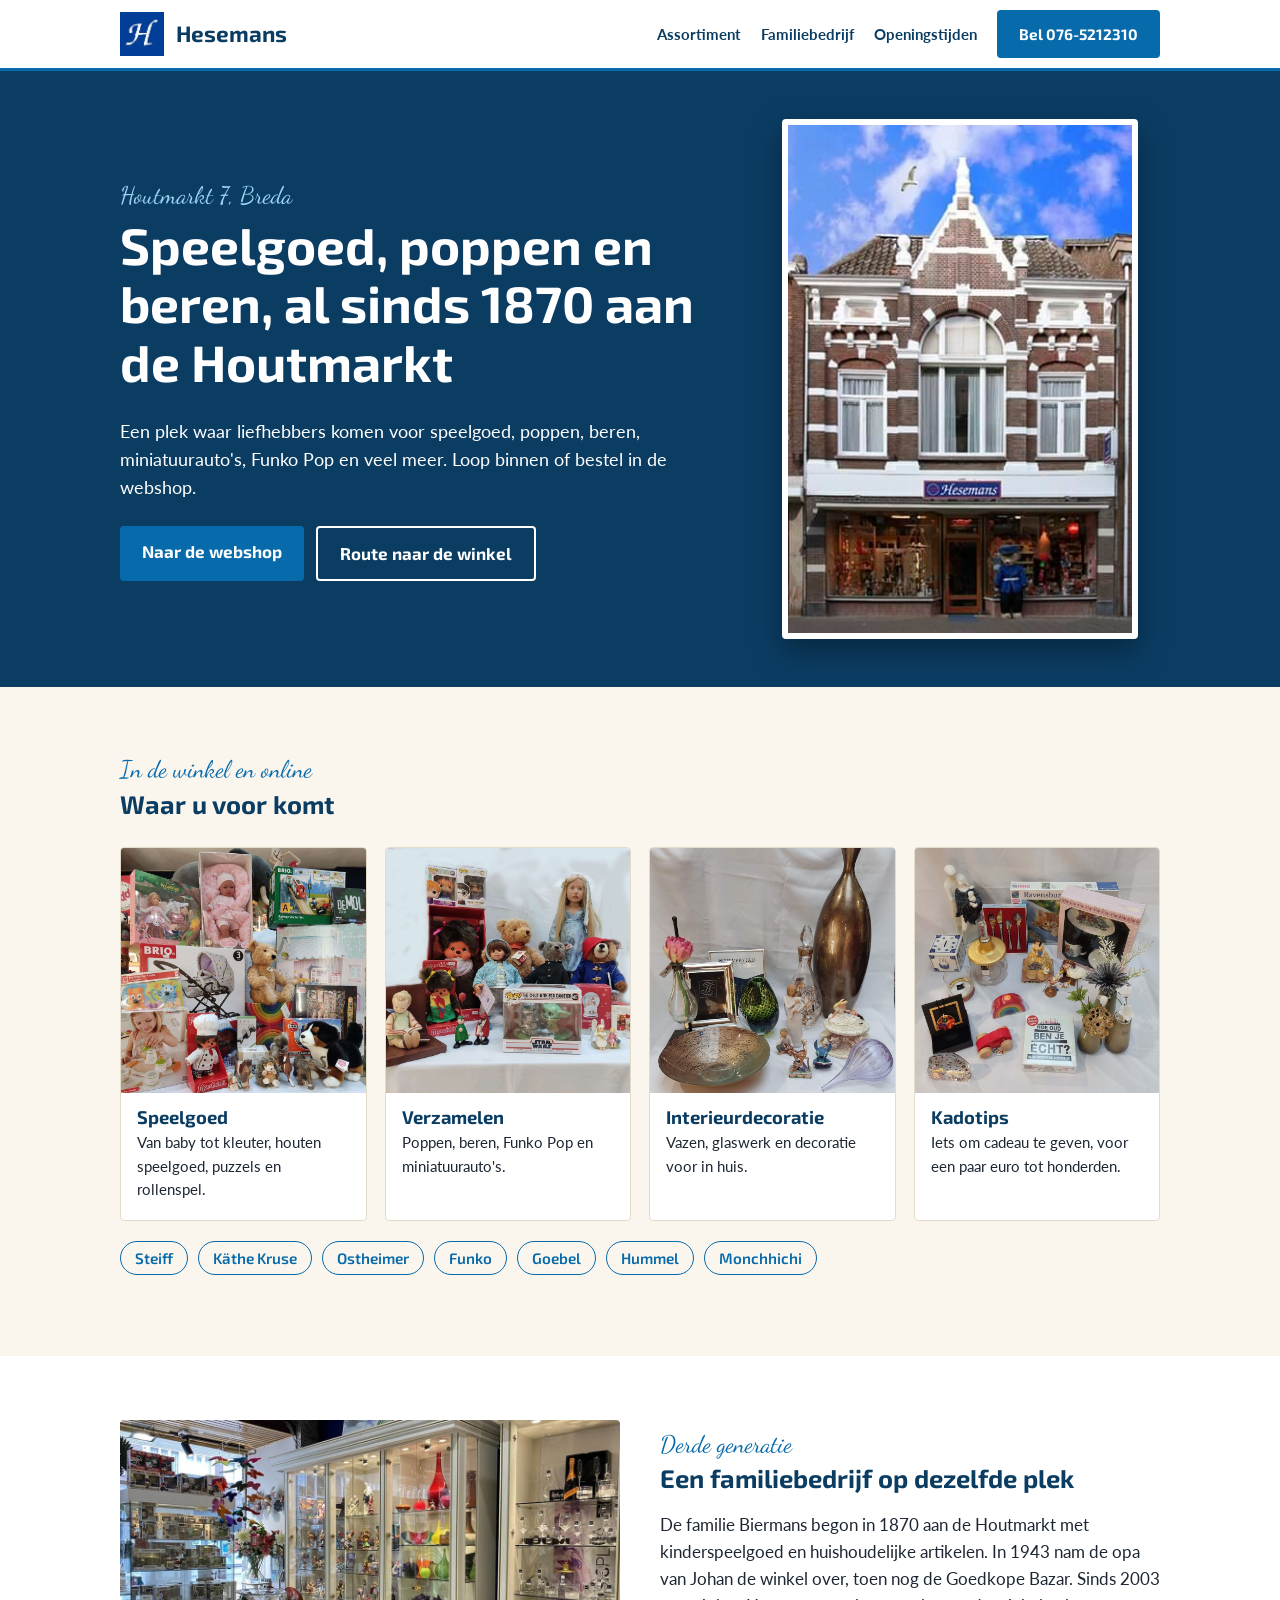
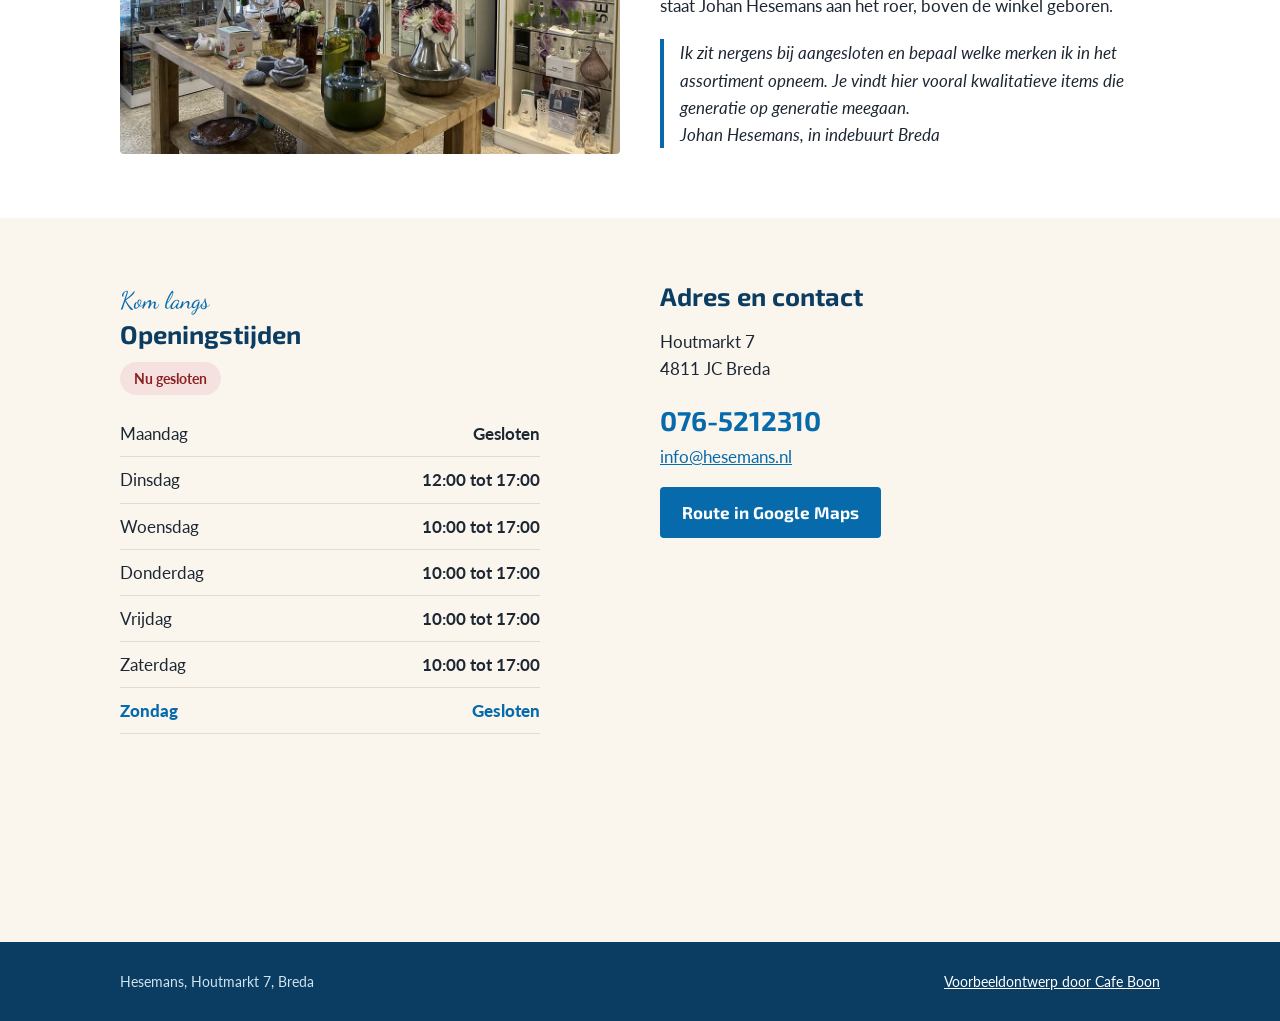
==== index.html @ 35c422ff "Voorbeeldwebsite voor Hesemans" ====
<!doctype html>
<html lang="nl">
<head>
<meta charset="utf-8">
<meta name="viewport" content="width=device-width,initial-scale=1">
<title>Hesemans Breda | Speelgoed, poppen, beren en kado's aan de Houtmarkt</title>
<meta name="description" content="Hesemans aan de Houtmarkt 7 in Breda. Speelgoed, poppen, beren, Funko Pop en kado's in het familiebedrijf van Johan Hesemans, sinds 1870 op dezelfde plek.">
<meta name="robots" content="noindex">
<link rel="icon" type="image/jpeg" href="images/logo.jpg">
<meta property="og:title" content="Hesemans Breda">
<meta property="og:description" content="Speelgoed, poppen, beren en kado's aan de Houtmarkt 7 in Breda.">
<meta property="og:image" content="images/og.jpg">
<meta property="og:type" content="website">
<link rel="preconnect" href="https://fonts.googleapis.com">
<link rel="preconnect" href="https://fonts.gstatic.com" crossorigin>
<link href="https://fonts.googleapis.com/css2?family=Dancing+Script:wght@600&family=Exo+2:wght@600;700&family=Lato:wght@400;700;900&display=swap" rel="stylesheet">
<link rel="stylesheet" href="style.css">
</head>
<body>
<header><div class="wrap">
<a class="brand" href="#top"><img src="images/logo.jpg" alt="">Hesemans</a>
<nav><a href="#assortiment">Assortiment</a><a href="#verhaal">Familiebedrijf</a><a href="#openingstijden">Openingstijden</a><a class="btn" href="tel:0765212310">Bel 076-5212310</a></nav>
</div></header>
<main id="top">
<div class="hero"><div class="wrap">
<div>
<span class="script">Houtmarkt 7, Breda</span>
<h1>Speelgoed, poppen en beren, al sinds 1870 aan de Houtmarkt</h1>
<p>Een plek waar liefhebbers komen voor speelgoed, poppen, beren, miniatuurauto's, Funko Pop en veel meer. Loop binnen of bestel in de webshop.</p>
<div class="acts"><a class="btn" href="https://www.hesemans.nl/shop/">Naar de webshop</a><a class="btn alt" href="https://www.google.com/maps/dir/?api=1&destination=Houtmarkt+7+4811+JC+Breda">Route naar de winkel</a></div>
</div>
<img src="images/voorgevel.jpg" alt="De gevel van Hesemans aan de Houtmarkt in Breda" width="357" height="526">
</div></div>

<section id="assortiment"><div class="wrap">
<span class="script">In de winkel en online</span>
<h2>Waar u voor komt</h2>
<div class="cards">
<a class="card" href="https://www.hesemans.nl/shop/"><img src="images/speelgoed.jpg" alt="Speelgoed" loading="lazy"><div><h3>Speelgoed</h3><p>Van baby tot kleuter, houten speelgoed, puzzels en rollenspel.</p></div></a>
<a class="card" href="https://www.hesemans.nl/shop/"><img src="images/verzamelen.jpg" alt="Verzamelen" loading="lazy"><div><h3>Verzamelen</h3><p>Poppen, beren, Funko Pop en miniatuurauto's.</p></div></a>
<a class="card" href="https://www.hesemans.nl/shop/"><img src="images/interieur.jpg" alt="Interieurdecoratie" loading="lazy"><div><h3>Interieurdecoratie</h3><p>Vazen, glaswerk en decoratie voor in huis.</p></div></a>
<a class="card" href="https://www.hesemans.nl/shop/"><img src="images/kadotip.jpg" alt="Kadotips" loading="lazy"><div><h3>Kadotips</h3><p>Iets om cadeau te geven, voor een paar euro tot honderden.</p></div></a>
</div>
<ul class="brands" aria-label="Merken"><li>Steiff</li><li>Käthe Kruse</li><li>Ostheimer</li><li>Funko</li><li>Goebel</li><li>Hummel</li><li>Monchhichi</li></ul>
</div></section>

<section class="story" id="verhaal"><div class="wrap">
<img src="images/winkel.jpg" alt="Binnen bij Hesemans, vitrinekasten en tafel met vazen" loading="lazy">
<div>
<span class="script">Derde generatie</span>
<h2>Een familiebedrijf op dezelfde plek</h2>
<p>De familie Biermans begon in 1870 aan de Houtmarkt met kinderspeelgoed en huishoudelijke artikelen. In 1943 nam de opa van Johan de winkel over, toen nog de Goedkope Bazar. Sinds 2003 staat Johan Hesemans aan het roer, boven de winkel geboren.</p>
<blockquote>Ik zit nergens bij aangesloten en bepaal welke merken ik in het assortiment opneem. Je vindt hier vooral kwalitatieve items die generatie op generatie meegaan.<br>Johan Hesemans, in indebuurt Breda</blockquote>
</div>
</div></section>

<section class="visit" id="openingstijden"><div class="wrap">
<div>
<span class="script">Kom langs</span>
<h2>Openingstijden</h2>
<div class="status" id="status">Openingstijden</div>
<table id="uren">
<tr data-d="1"><td>Maandag</td><td>Gesloten</td></tr>
<tr data-d="2"><td>Dinsdag</td><td>12:00 tot 17:00</td></tr>
<tr data-d="3"><td>Woensdag</td><td>10:00 tot 17:00</td></tr>
<tr data-d="4"><td>Donderdag</td><td>10:00 tot 17:00</td></tr>
<tr data-d="5"><td>Vrijdag</td><td>10:00 tot 17:00</td></tr>
<tr data-d="6"><td>Zaterdag</td><td>10:00 tot 17:00</td></tr>
<tr data-d="0"><td>Zondag</td><td>Gesloten</td></tr>
</table>
</div>
<div>
<h2>Adres en contact</h2>
<p>Houtmarkt 7<br>4811 JC Breda</p>
<p><a class="big" href="tel:0765212310">076-5212310</a><br><a href="mailto:info@hesemans.nl">info@hesemans.nl</a></p>
<p><a class="btn" href="https://www.google.com/maps/dir/?api=1&destination=Houtmarkt+7+4811+JC+Breda">Route in Google Maps</a></p>
<iframe title="Kaart Hesemans" loading="lazy" src="https://maps.google.com/maps?q=Houtmarkt+7+4811+JC+Breda&output=embed"></iframe>
</div>
</div></section>
</main>
<footer><div class="wrap"><span>Hesemans, Houtmarkt 7, Breda</span><a href="https://cafeboon.com">Voorbeeldontwerp door Cafe Boon</a></div></footer>
<script>
(function(){
var h={1:null,2:[12,17],3:[10,17],4:[10,17],5:[10,17],6:[10,17],0:null};
var n=new Date(),d=n.getDay(),t=n.getHours()+n.getMinutes()/60;
var r=document.querySelector('tr[data-d="'+d+'"]');if(r)r.className='today';
var s=document.getElementById('status'),x=h[d];
if(x&&t>=x[0]&&t<x[1]){s.className='status open';s.textContent='Nu geopend tot 17:00'}
else{s.className='status closed';s.textContent='Nu gesloten'}
})();
</script>
</body>
</html>
---- style.css ----
:root{--blue:#066aab;--navy:#0b3d63;--slate:#446084;--cream:#faf6ee;--ink:#1d2733;--line:#e4dccb}
*{box-sizing:border-box}
html{scroll-behavior:smooth}
body{margin:0;font-family:'Lato',sans-serif;color:var(--ink);background:var(--cream);line-height:1.6;font-size:17px}
img{max-width:100%;display:block}
a{color:var(--blue)}
h1,h2,h3{font-family:'Exo 2',sans-serif;line-height:1.15;margin:0 0 .5em;color:var(--navy)}
.script{font-family:'Dancing Script',cursive;color:var(--blue);font-size:1.5rem}
.wrap{max-width:1080px;margin:0 auto;padding:0 20px}
header{background:#fff;border-bottom:3px solid var(--blue);position:sticky;top:0;z-index:10}
header .wrap{display:flex;align-items:center;justify-content:space-between;gap:12px;padding-top:10px;padding-bottom:10px}
.brand{display:flex;align-items:center;gap:12px;text-decoration:none;color:var(--navy);font-family:'Exo 2',sans-serif;font-weight:700;font-size:1.4rem}
.brand img{width:44px;height:44px}
nav{display:flex;gap:20px;align-items:center}
nav a{text-decoration:none;color:var(--navy);font-weight:700;font-size:.95rem}
.btn{display:inline-block;background:var(--blue);color:#fff!important;padding:12px 22px;border-radius:4px;text-decoration:none;font-weight:700;font-family:'Exo 2',sans-serif}
.btn.alt{background:#fff;color:var(--blue)!important;border:2px solid var(--blue)}
.hero{background:var(--navy);color:#fff}
.hero .wrap{display:grid;grid-template-columns:1.2fr .8fr;gap:40px;align-items:center;padding-top:48px;padding-bottom:48px}
.hero h1{color:#fff;font-size:clamp(2rem,5vw,3.2rem)}
.hero .script{color:#9fd3f5}
.hero p{font-size:1.1rem;max-width:34em}
.hero .acts{display:flex;gap:12px;flex-wrap:wrap;margin-top:24px}
.hero .btn.alt{background:transparent;color:#fff!important;border-color:#fff}
.hero img{border:6px solid #fff;border-radius:4px;box-shadow:0 12px 30px rgba(0,0,0,.35);max-height:520px;margin:0 auto;width:auto}
section{padding:64px 0}
.cards{display:grid;grid-template-columns:repeat(4,1fr);gap:18px;margin-top:28px}
.card{background:#fff;border:1px solid var(--line);border-radius:4px;overflow:hidden;text-decoration:none;color:var(--ink)}
.card img{aspect-ratio:1/1;object-fit:cover;width:100%}
.card div{padding:14px 16px 18px}
.card h3{font-size:1.15rem;margin-bottom:.2em}
.card p{margin:0;font-size:.92rem}
.story{background:#fff}
.story .wrap{display:grid;grid-template-columns:1fr 1fr;gap:40px;align-items:center}
.story img{border-radius:4px}
blockquote{margin:20px 0 0;padding-left:16px;border-left:4px solid var(--blue);font-style:italic}
.brands{display:flex;flex-wrap:wrap;gap:10px;margin-top:20px;padding:0;list-style:none}
.brands li{border:1px solid var(--blue);color:var(--blue);padding:4px 14px;border-radius:99px;font-family:'Exo 2',sans-serif;font-weight:600;font-size:.95rem}
.visit .wrap{display:grid;grid-template-columns:1fr 1fr;gap:40px}
table{border-collapse:collapse;width:100%;max-width:420px}
td{padding:9px 0;border-bottom:1px solid var(--line)}
td:last-child{text-align:right;font-weight:700}
tr.today td{color:var(--blue);font-weight:900}
.status{display:inline-block;margin:0 0 16px;padding:5px 14px;border-radius:99px;font-weight:700;font-size:.9rem;background:#e8f1f8;color:var(--navy)}
.status.open{background:#dff3e3;color:#17652b}
.status.closed{background:#f6e1e1;color:#8a2020}
.big{font-family:'Exo 2',sans-serif;font-size:1.7rem;font-weight:700;text-decoration:none}
iframe{width:100%;height:300px;border:0;border-radius:4px;margin-top:16px}
footer{background:var(--navy);color:#cfe3f1;padding:28px 0;font-size:.9rem}
footer a{color:#fff}
footer .wrap{display:flex;justify-content:space-between;flex-wrap:wrap;gap:8px}
@media(max-width:820px){
.hero .wrap,.story .wrap,.visit .wrap{grid-template-columns:1fr}
.cards{grid-template-columns:repeat(2,1fr)}
nav a:not(.btn){display:none}
section{padding:44px 0}
.hero img{max-height:380px}
}
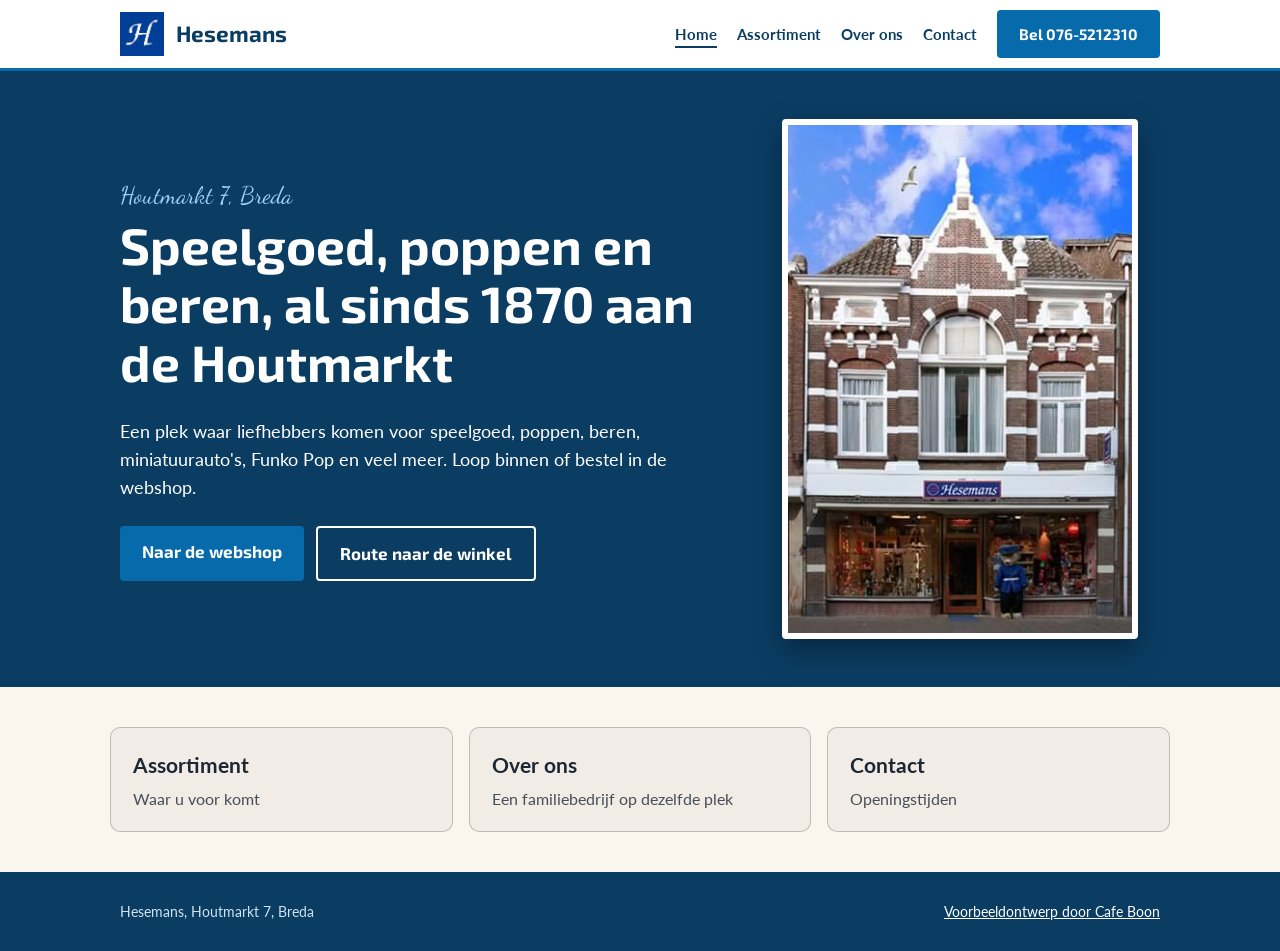
==== commit b7f55a42: "Website opgedeeld in meerdere pagina's" ====
--- a/index.html
+++ b/index.html
@@ -9,7 +9,7 @@
 <link rel="icon" type="image/jpeg" href="images/logo.jpg">
 <meta property="og:title" content="Hesemans Breda">
 <meta property="og:description" content="Speelgoed, poppen, beren en kado's aan de Houtmarkt 7 in Breda.">
-<meta property="og:image" content="images/og.jpg">
+<meta property="og:image" content="https://hesemans.cafeboon.com/images/og.jpg">
 <meta property="og:type" content="website">
 <link rel="preconnect" href="https://fonts.googleapis.com">
 <link rel="preconnect" href="https://fonts.gstatic.com" crossorigin>
@@ -18,76 +18,29 @@
 </head>
 <body>
 <header><div class="wrap">
-<a class="brand" href="#top"><img src="images/logo.jpg" alt="">Hesemans</a>
-<nav><a href="#assortiment">Assortiment</a><a href="#verhaal">Familiebedrijf</a><a href="#openingstijden">Openingstijden</a><a class="btn" href="tel:0765212310">Bel 076-5212310</a></nav>
+<a class="brand" href="index.html"><img alt="" src="images/logo.jpg"/>Hesemans</a>
+<nav><a aria-current="page" href="index.html">Home</a><a href="aanbod.html">Assortiment</a><a href="over.html">Over ons</a><a href="contact.html">Contact</a><a class="btn" href="tel:0765212310">Bel 076-5212310</a></nav>
 </div></header>
+<div aria-label="Pagina's" class="sn-bar" role="navigation"><a aria-current="page" class="sn-link" href="index.html">Home</a><a class="sn-link" href="aanbod.html">Assortiment</a><a class="sn-link" href="over.html">Over ons</a><a class="sn-link" href="contact.html">Contact</a></div>
 <main id="top">
 <div class="hero"><div class="wrap">
 <div>
 <span class="script">Houtmarkt 7, Breda</span>
 <h1>Speelgoed, poppen en beren, al sinds 1870 aan de Houtmarkt</h1>
 <p>Een plek waar liefhebbers komen voor speelgoed, poppen, beren, miniatuurauto's, Funko Pop en veel meer. Loop binnen of bestel in de webshop.</p>
-<div class="acts"><a class="btn" href="https://www.hesemans.nl/shop/">Naar de webshop</a><a class="btn alt" href="https://www.google.com/maps/dir/?api=1&destination=Houtmarkt+7+4811+JC+Breda">Route naar de winkel</a></div>
+<div class="acts"><a class="btn" href="https://www.hesemans.nl/shop/">Naar de webshop</a><a class="btn alt" href="https://www.google.com/maps/dir/?api=1&amp;destination=Houtmarkt+7+4811+JC+Breda">Route naar de winkel</a></div>
 </div>
-<img src="images/voorgevel.jpg" alt="De gevel van Hesemans aan de Houtmarkt in Breda" width="357" height="526">
+<img alt="De gevel van Hesemans aan de Houtmarkt in Breda" height="526" src="images/voorgevel.jpg" width="357"/>
 </div></div>
-
-<section id="assortiment"><div class="wrap">
-<span class="script">In de winkel en online</span>
-<h2>Waar u voor komt</h2>
-<div class="cards">
-<a class="card" href="https://www.hesemans.nl/shop/"><img src="images/speelgoed.jpg" alt="Speelgoed" loading="lazy"><div><h3>Speelgoed</h3><p>Van baby tot kleuter, houten speelgoed, puzzels en rollenspel.</p></div></a>
-<a class="card" href="https://www.hesemans.nl/shop/"><img src="images/verzamelen.jpg" alt="Verzamelen" loading="lazy"><div><h3>Verzamelen</h3><p>Poppen, beren, Funko Pop en miniatuurauto's.</p></div></a>
-<a class="card" href="https://www.hesemans.nl/shop/"><img src="images/interieur.jpg" alt="Interieurdecoratie" loading="lazy"><div><h3>Interieurdecoratie</h3><p>Vazen, glaswerk en decoratie voor in huis.</p></div></a>
-<a class="card" href="https://www.hesemans.nl/shop/"><img src="images/kadotip.jpg" alt="Kadotips" loading="lazy"><div><h3>Kadotips</h3><p>Iets om cadeau te geven, voor een paar euro tot honderden.</p></div></a>
-</div>
-<ul class="brands" aria-label="Merken"><li>Steiff</li><li>Käthe Kruse</li><li>Ostheimer</li><li>Funko</li><li>Goebel</li><li>Hummel</li><li>Monchhichi</li></ul>
-</div></section>
-
-<section class="story" id="verhaal"><div class="wrap">
-<img src="images/winkel.jpg" alt="Binnen bij Hesemans, vitrinekasten en tafel met vazen" loading="lazy">
-<div>
-<span class="script">Derde generatie</span>
-<h2>Een familiebedrijf op dezelfde plek</h2>
-<p>De familie Biermans begon in 1870 aan de Houtmarkt met kinderspeelgoed en huishoudelijke artikelen. In 1943 nam de opa van Johan de winkel over, toen nog de Goedkope Bazar. Sinds 2003 staat Johan Hesemans aan het roer, boven de winkel geboren.</p>
-<blockquote>Ik zit nergens bij aangesloten en bepaal welke merken ik in het assortiment opneem. Je vindt hier vooral kwalitatieve items die generatie op generatie meegaan.<br>Johan Hesemans, in indebuurt Breda</blockquote>
-</div>
-</div></section>
-
-<section class="visit" id="openingstijden"><div class="wrap">
-<div>
-<span class="script">Kom langs</span>
-<h2>Openingstijden</h2>
-<div class="status" id="status">Openingstijden</div>
-<table id="uren">
-<tr data-d="1"><td>Maandag</td><td>Gesloten</td></tr>
-<tr data-d="2"><td>Dinsdag</td><td>12:00 tot 17:00</td></tr>
-<tr data-d="3"><td>Woensdag</td><td>10:00 tot 17:00</td></tr>
-<tr data-d="4"><td>Donderdag</td><td>10:00 tot 17:00</td></tr>
-<tr data-d="5"><td>Vrijdag</td><td>10:00 tot 17:00</td></tr>
-<tr data-d="6"><td>Zaterdag</td><td>10:00 tot 17:00</td></tr>
-<tr data-d="0"><td>Zondag</td><td>Gesloten</td></tr>
-</table>
-</div>
-<div>
-<h2>Adres en contact</h2>
-<p>Houtmarkt 7<br>4811 JC Breda</p>
-<p><a class="big" href="tel:0765212310">076-5212310</a><br><a href="mailto:info@hesemans.nl">info@hesemans.nl</a></p>
-<p><a class="btn" href="https://www.google.com/maps/dir/?api=1&destination=Houtmarkt+7+4811+JC+Breda">Route in Google Maps</a></p>
-<iframe title="Kaart Hesemans" loading="lazy" src="https://maps.google.com/maps?q=Houtmarkt+7+4811+JC+Breda&output=embed"></iframe>
-</div>
-</div></section>
+<div class="sn-cards"><a class="sn-card" href="aanbod.html"><strong>Assortiment</strong><span>Waar u voor komt</span></a><a class="sn-card" href="over.html"><strong>Over ons</strong><span>Een familiebedrijf op dezelfde plek</span></a><a class="sn-card" href="contact.html"><strong>Contact</strong><span>Openingstijden</span></a></div>
 </main>
 <footer><div class="wrap"><span>Hesemans, Houtmarkt 7, Breda</span><a href="https://cafeboon.com">Voorbeeldontwerp door Cafe Boon</a></div></footer>
-<script>
-(function(){
+<script>try{(function(){
 var h={1:null,2:[12,17],3:[10,17],4:[10,17],5:[10,17],6:[10,17],0:null};
 var n=new Date(),d=n.getDay(),t=n.getHours()+n.getMinutes()/60;
 var r=document.querySelector('tr[data-d="'+d+'"]');if(r)r.className='today';
 var s=document.getElementById('status'),x=h[d];
 if(x&&t>=x[0]&&t<x[1]){s.className='status open';s.textContent='Nu geopend tot 17:00'}
 else{s.className='status closed';s.textContent='Nu gesloten'}
-})();
-</script>
-</body>
-</html>
+})();}catch(e){}</script>
+</body></html>
--- a/style.css
+++ b/style.css
@@ -56,3 +56,17 @@
 section{padding:44px 0}
 .hero img{max-height:380px}
 }
+/* sitenav:start */
+.sn-bar{display:none;gap:6px;overflow-x:auto;white-space:nowrap;-webkit-overflow-scrolling:touch;padding:8px 12px;background:inherit;color:inherit;font:inherit;line-height:1.2;border-bottom:1px solid rgba(128,128,128,.35);box-sizing:border-box;max-width:100%}
+.sn-bar a.sn-link{flex:0 0 auto;padding:9px 15px;border-radius:999px;color:inherit;text-decoration:none;font-size:15px;font-weight:600;letter-spacing:0;text-transform:none;margin:0}
+.sn-bar a.sn-link[aria-current="page"]{background:rgba(128,128,128,.2);box-shadow:inset 0 -2px 0 currentColor}
+@media(max-width:820px){.sn-bar{display:flex}}
+nav a[aria-current="page"]:not(.cta):not(.btn):not(.call){text-decoration:underline;text-underline-offset:6px;text-decoration-thickness:2px}
+.sn-head{max-width:1100px;margin:0 auto;padding:40px 20px 0;box-sizing:border-box}
+.sn-head h1{margin:0;color:inherit;font-size:clamp(30px,5vw,46px);line-height:1.1}
+.sn-cards{max-width:1100px;margin:0 auto;padding:40px 20px;display:grid;grid-template-columns:repeat(auto-fit,minmax(230px,1fr));gap:16px;box-sizing:border-box}
+.sn-card{display:block;padding:20px 22px;border:1px solid rgba(128,128,128,.45);border-radius:10px;background:rgba(128,128,128,.07);color:inherit;text-decoration:none;min-width:0}
+.sn-card strong{display:block;font-size:1.25em;margin:0 0 6px;color:inherit}
+.sn-card span{display:block;opacity:.8;font-size:.95em;line-height:1.4}
+.sn-card:hover,.sn-card:focus-visible{border-color:currentColor}
+/* sitenav:end */
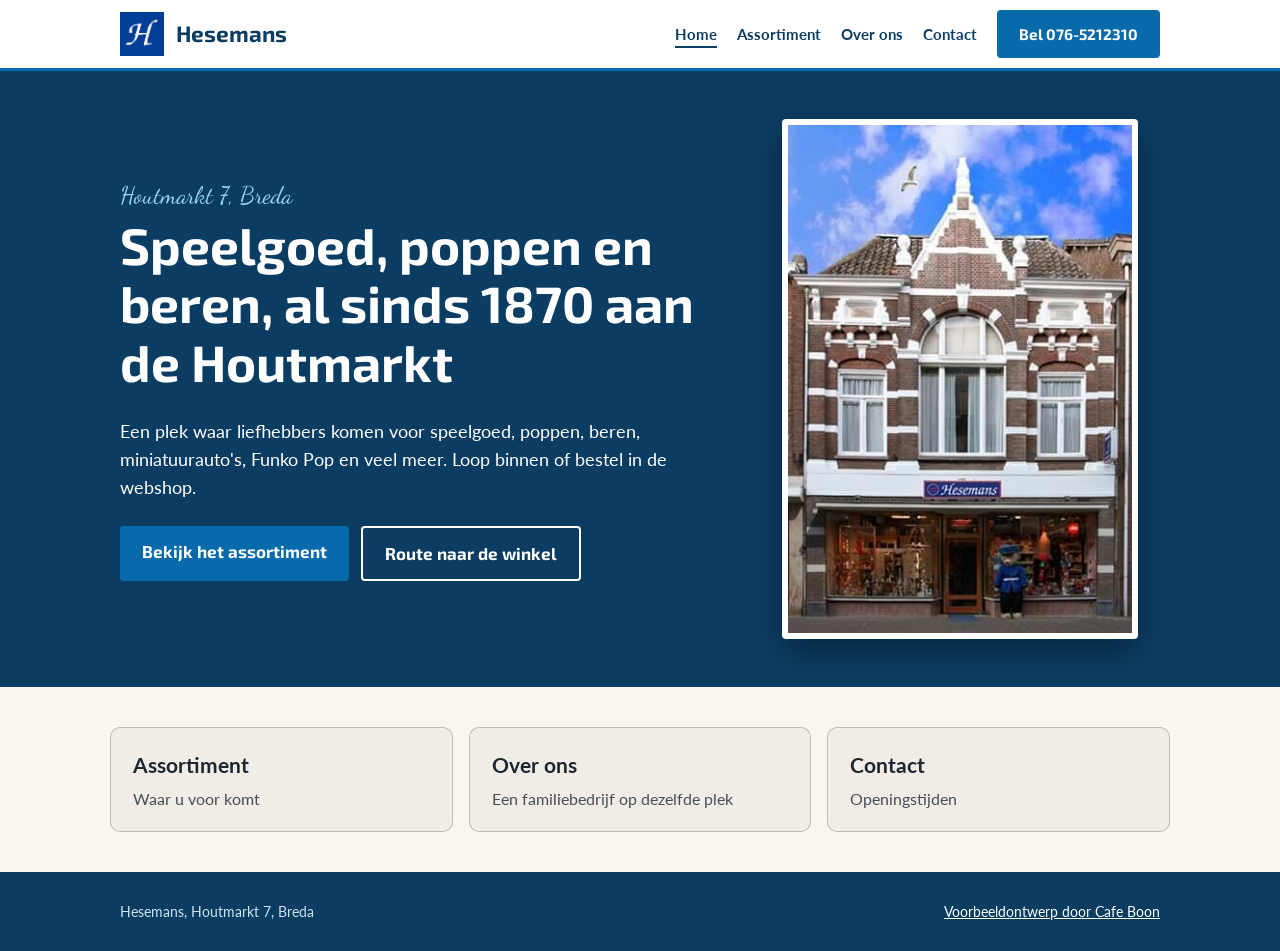
==== commit e699460e: "Links naar externe websites vervangen door eigen pagina's" ====
--- a/index.html
+++ b/index.html
@@ -28,7 +28,7 @@
 <span class="script">Houtmarkt 7, Breda</span>
 <h1>Speelgoed, poppen en beren, al sinds 1870 aan de Houtmarkt</h1>
 <p>Een plek waar liefhebbers komen voor speelgoed, poppen, beren, miniatuurauto's, Funko Pop en veel meer. Loop binnen of bestel in de webshop.</p>
-<div class="acts"><a class="btn" href="https://www.hesemans.nl/shop/">Naar de webshop</a><a class="btn alt" href="https://www.google.com/maps/dir/?api=1&amp;destination=Houtmarkt+7+4811+JC+Breda">Route naar de winkel</a></div>
+<div class="acts"><a class="btn" href="aanbod.html">Bekijk het assortiment</a><a class="btn alt" href="https://www.google.com/maps/dir/?api=1&amp;destination=Houtmarkt+7+4811+JC+Breda">Route naar de winkel</a></div>
 </div>
 <img alt="De gevel van Hesemans aan de Houtmarkt in Breda" height="526" src="images/voorgevel.jpg" width="357"/>
 </div></div>
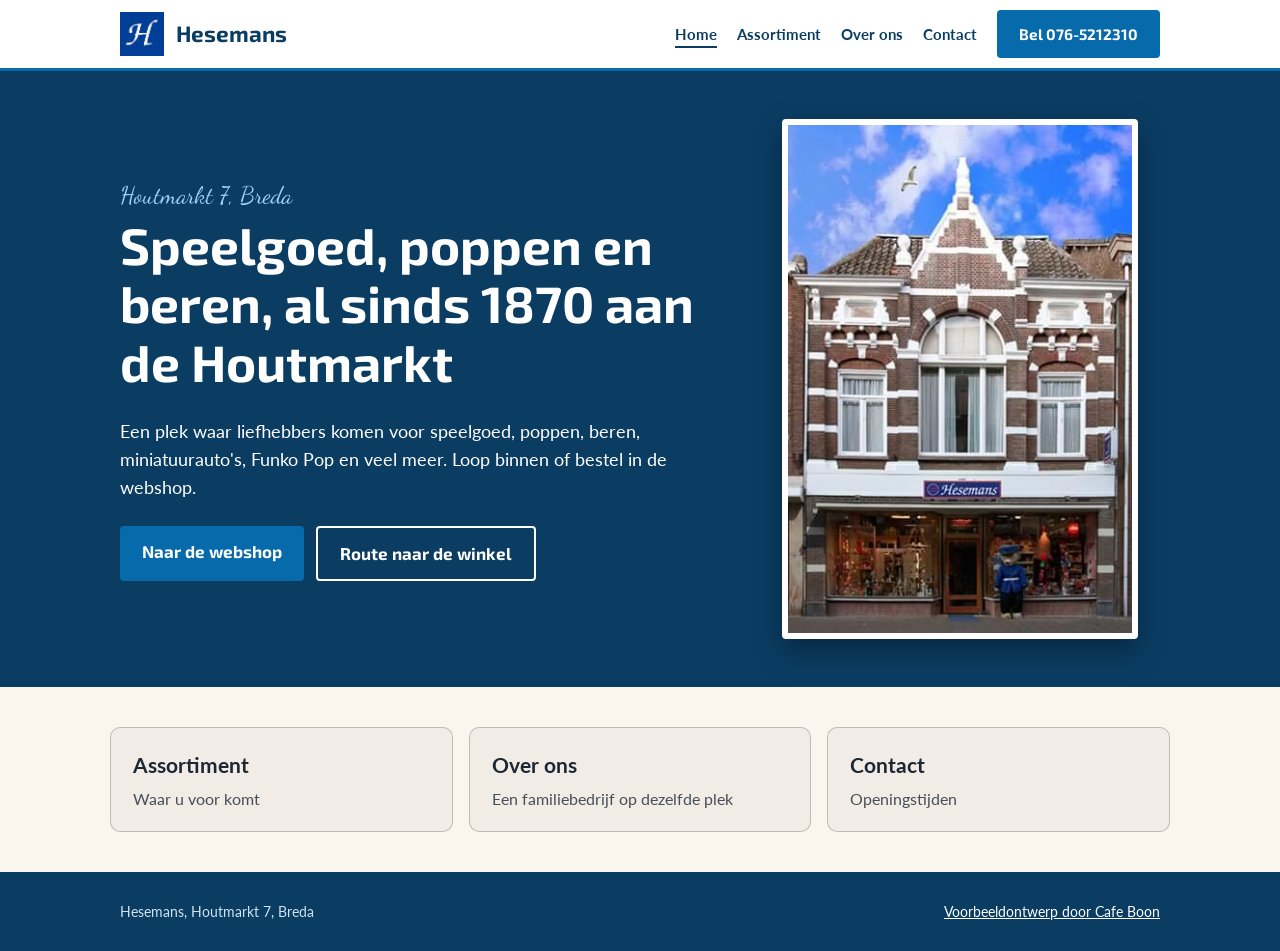
==== commit b26b0cf2: "Links naar externe websites verwijzen naar een eigen binnenkort pagina" ====
--- a/index.html
+++ b/index.html
@@ -28,7 +28,7 @@
 <span class="script">Houtmarkt 7, Breda</span>
 <h1>Speelgoed, poppen en beren, al sinds 1870 aan de Houtmarkt</h1>
 <p>Een plek waar liefhebbers komen voor speelgoed, poppen, beren, miniatuurauto's, Funko Pop en veel meer. Loop binnen of bestel in de webshop.</p>
-<div class="acts"><a class="btn" href="aanbod.html">Bekijk het assortiment</a><a class="btn alt" href="https://www.google.com/maps/dir/?api=1&amp;destination=Houtmarkt+7+4811+JC+Breda">Route naar de winkel</a></div>
+<div class="acts"><a class="btn" href="binnenkort.html">Naar de webshop</a><a class="btn alt" href="https://www.google.com/maps/dir/?api=1&amp;destination=Houtmarkt+7+4811+JC+Breda">Route naar de winkel</a></div>
 </div>
 <img alt="De gevel van Hesemans aan de Houtmarkt in Breda" height="526" src="images/voorgevel.jpg" width="357"/>
 </div></div>
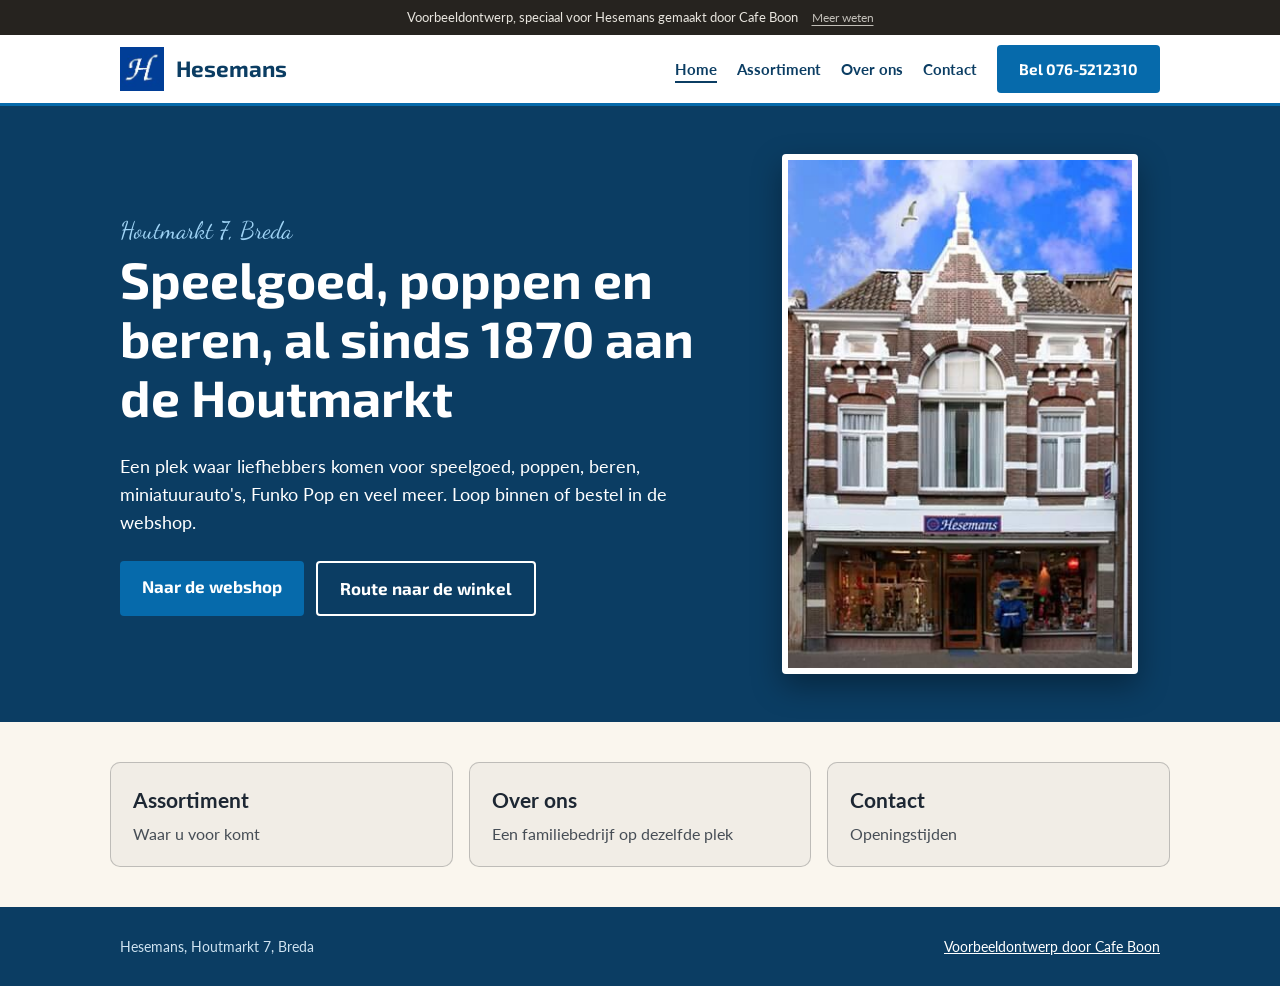
==== commit 82a92d94: "Werkende formulieren voor afspraken en aanvragen" ====
--- a/index.html
+++ b/index.html
@@ -17,6 +17,7 @@
 <link rel="stylesheet" href="style.css">
 </head>
 <body>
+<div class="vb-banner" role="note"><span>Voorbeeldontwerp, speciaal voor Hesemans gemaakt door Cafe Boon</span><a href="https://cafeboon.com">Meer weten</a></div>
 <header><div class="wrap">
 <a class="brand" href="index.html"><img alt="" src="images/logo.jpg"/>Hesemans</a>
 <nav><a aria-current="page" href="index.html">Home</a><a href="aanbod.html">Assortiment</a><a href="over.html">Over ons</a><a href="contact.html">Contact</a><a class="btn" href="tel:0765212310">Bel 076-5212310</a></nav>
--- a/style.css
+++ b/style.css
@@ -70,3 +70,31 @@
 .sn-card span{display:block;opacity:.8;font-size:.95em;line-height:1.4}
 .sn-card:hover,.sn-card:focus-visible{border-color:currentColor}
 /* sitenav:end */
+/* voorbeeld-formulier:start */
+@layer sn{.sn-form button.btn{border:0;font:inherit;cursor:pointer;line-height:1.2}}
+.sn-formsec{padding:36px 0 72px}
+.sn-formwrap{max-width:1100px;margin:0 auto;padding:0 20px;box-sizing:border-box}
+.sn-formwrap>h2{margin:0 0 12px}
+.sn-formwrap>.sn-lead,.sn-formwrap>.sn-form,.sn-formwrap>.sn-done{max-width:720px}
+.sn-formwrap .sn-lead{margin:0 0 24px;opacity:.85}
+.sn-form{display:grid;grid-template-columns:1fr 1fr;gap:16px}
+.sn-field{display:flex;flex-direction:column;gap:6px;min-width:0;text-align:left}
+.sn-field.full{grid-column:1/-1}
+.sn-field label{font-size:14px;font-weight:600}
+.sn-field input,.sn-field select,.sn-field textarea{font:inherit;font-size:16px;line-height:1.4;color:inherit;background:rgba(128,128,128,.12);border:1px solid rgba(128,128,128,.55);border-radius:8px;padding:11px 12px;width:100%;box-sizing:border-box;min-width:0;max-width:100%;-webkit-appearance:none;appearance:none}
+.sn-field select{background-image:linear-gradient(45deg,transparent 50%,currentColor 50%),linear-gradient(135deg,currentColor 50%,transparent 50%);background-position:calc(100% - 20px) 50%,calc(100% - 15px) 50%;background-size:5px 5px;background-repeat:no-repeat;padding-right:38px}
+.sn-field select option{color:#111;background:#fff}
+.sn-field textarea{resize:vertical}
+.sn-field input:focus,.sn-field select:focus,.sn-field textarea:focus{outline:2px solid currentColor;outline-offset:1px}
+.sn-done{padding:28px;border:1px solid rgba(128,128,128,.55);border-radius:12px;background:rgba(128,128,128,.1)}
+.sn-done h2{margin:0 0 10px}
+.sn-done p{margin:0}
+.sn-done a{text-decoration:underline;text-underline-offset:3px;font-weight:600}
+.sn-formlink{padding:0 0 56px}
+@media(max-width:640px){.sn-form{grid-template-columns:1fr}.sn-formsec{padding:24px 0 56px}}
+/* voorbeeld-formulier:end */
+/* voorbeeldbanner:start */
+.vb-banner{display:flex;flex-wrap:wrap;justify-content:center;align-items:baseline;gap:2px 14px;padding:8px 16px;background:#26231f;color:#e9e6df;font-size:13px;line-height:1.45;letter-spacing:0;text-transform:none;font-weight:400;text-align:center;position:relative;z-index:1000}
+.vb-banner a{color:inherit;opacity:.8;text-decoration:underline;text-underline-offset:3px;font-size:12px;font-weight:400;white-space:nowrap;letter-spacing:0;text-transform:none}
+.vb-banner a:hover{opacity:1}
+/* voorbeeldbanner:end */
